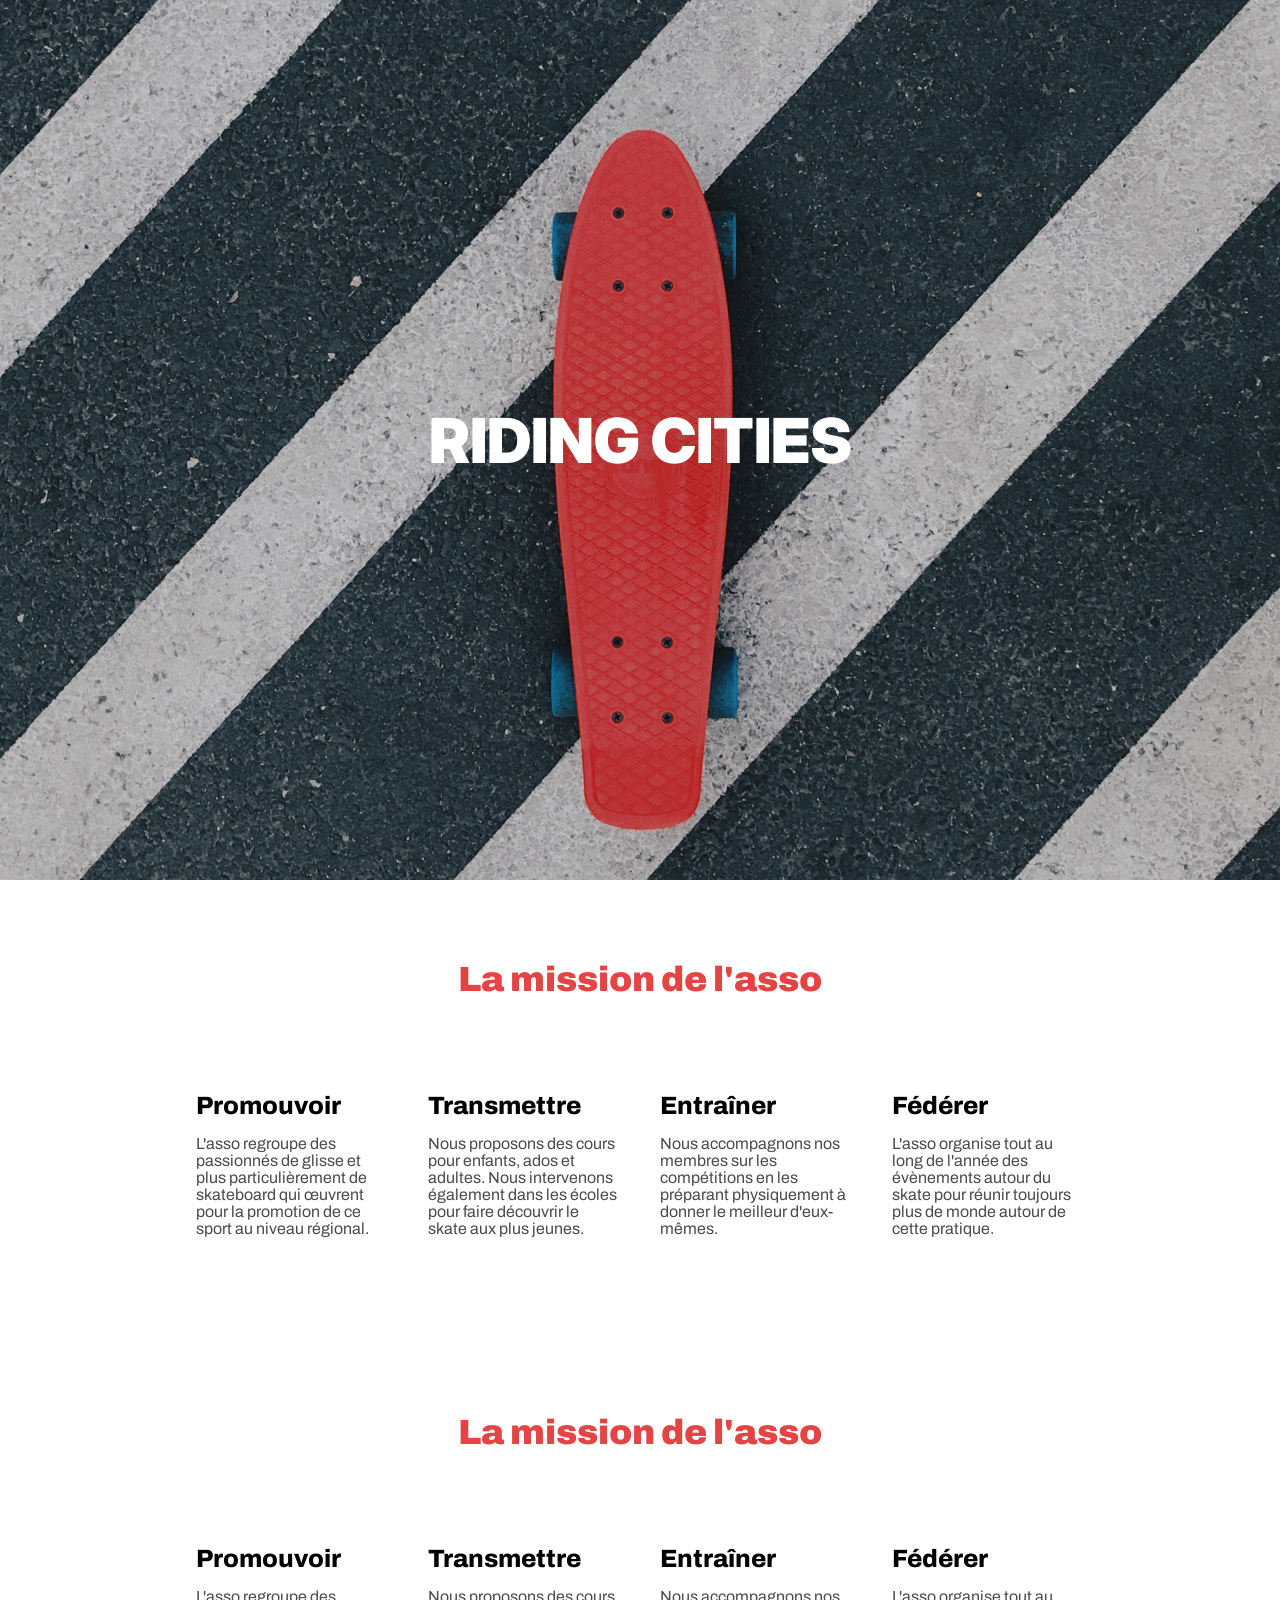
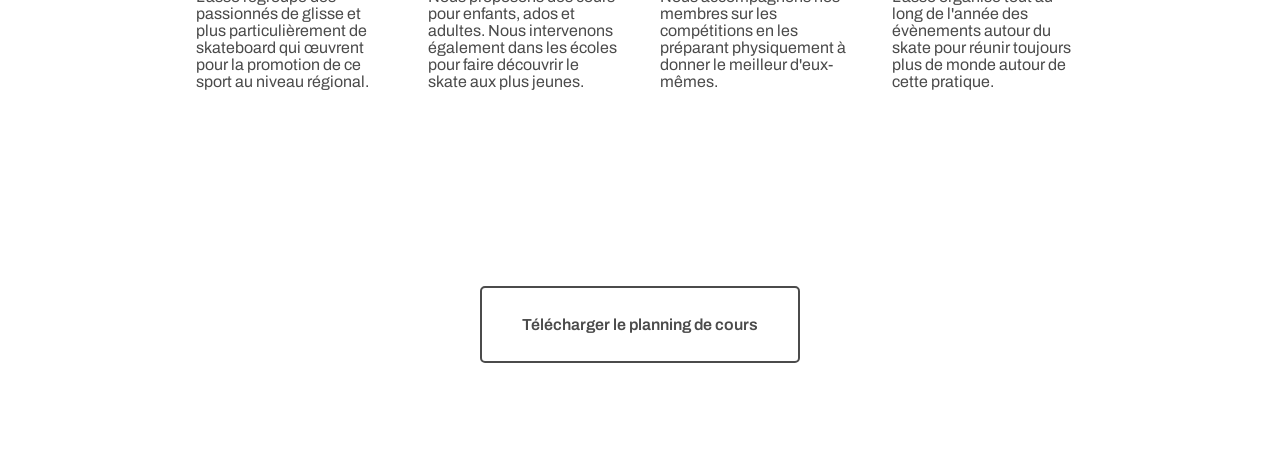
==== projets/1_HTML_CSS_PHP/premiers_pas_HTML/vincent_dorian_1_code_04072026/site Riding Citites/index.html @ f8b0ff47 "[Projet01-Etape02] Feat : Copie de la section "Les missions de l'asso"" ====
<!DOCTYPE html>
<html lang="fr">
	<head>
		<meta charset="utf-8">
		<meta name="viewport" content="width=device-width, initial-scale=1">
		<link rel="stylesheet" type="text/css" href="css/style.css">
		<link rel="preconnect" href="https://fonts.googleapis.com">
		<link rel="preconnect" href="https://fonts.gstatic.com" crossorigin>
		<link href="https://fonts.googleapis.com/css2?family=Archivo:wght@400;500;600;800;900&family=Inter:wght@900&display=swap" rel="stylesheet">
		<title>Riding Cities</title>
	</head>
	<body>
		<div class="container">
			<header>
				<img src="images/header.png" alt="skateboard sur un sol goudronné">
				<div class="headerTextContent">
					<h1>RIDING CITIES</h1>
				</div>
			</header>
			<main>
				<section>
					<h2>La mission de l'asso</h2>
					<div class="directionRow">
						<article>
							<h3>Promouvoir</h3>
							<p>L'asso regroupe des passionnés de glisse et plus particulièrement de skateboard qui œuvrent pour la promotion de ce sport au niveau régional.</p>
						</article>
						<article>
							<h3>Transmettre</h3>
							<p>Nous proposons des cours pour enfants, ados et adultes. Nous intervenons également dans les écoles pour faire découvrir le skate aux plus jeunes.</p>
						</article>
						<article>
							<h3>Entraîner</h3>
							<p>Nous accompagnons nos membres sur les compétitions en les préparant physiquement à donner le meilleur d'eux-mêmes.</p>
						</article>
						<article>
							<h3>Fédérer</h3>
							<p>L'asso organise tout au long de l'année des évènements autour du skate pour réunir toujours plus de monde autour de cette pratique.</p>
						</article>
					</div>
				</section>
				<section>
					<h2>La mission de l'asso</h2>
					<div class="directionRow">
						<article>
							<h3>Promouvoir</h3>
							<p>L'asso regroupe des passionnés de glisse et plus particulièrement de skateboard qui œuvrent pour la promotion de ce sport au niveau régional.</p>
						</article>
						<article>
							<h3>Transmettre</h3>
							<p>Nous proposons des cours pour enfants, ados et adultes. Nous intervenons également dans les écoles pour faire découvrir le skate aux plus jeunes.</p>
						</article>
						<article>
							<h3>Entraîner</h3>
							<p>Nous accompagnons nos membres sur les compétitions en les préparant physiquement à donner le meilleur d'eux-mêmes.</p>
						</article>
						<article>
							<h3>Fédérer</h3>
							<p>L'asso organise tout au long de l'année des évènements autour du skate pour réunir toujours plus de monde autour de cette pratique.</p>
						</article>
					</div>
				</section>
				<section>
					<div class="directionRow">
						<a class="button buttonDrakGreyColor" href="documents/planning">Télécharger le planning de cours</a>
					</div>
				</section>
			</main>
		</div>
	</body>
</html>
---- projets/1_HTML_CSS_PHP/premiers_pas_HTML/vincent_dorian_1_code_04072026/site Riding Citites/css/style.css ----
/*GENERAL*/
:root {
  --main-color: #E44444; /* var(--main-color) */
  --second-color: #CD487B; /* var(--second-color) */
  --light-grey-color: #EDEDED; /* var(--light-grey-color) */
  --drak-grey-color: #4B4B4B; /* var(--drak-grey-color) */
}

body {
	margin: 0;
	display: flex;
	justify-content: center;
}

.container {
	min-width: 992px;
	max-width: 1440px;
}

h2, 
h3 {
	font-family: 'Archivo', sans-serif;
	font-style: normal;
}

h2 {
	text-align: center;
}


/*HEADER*/
header {
	position: relative;
	width: 100%;
	height: 880px;
}

header img,
header .headerTextContent {
	position: absolute;
	width: 100%;
	height: 100%;
	top: 0;
	left: 0;
}

header img {
	object-fit: cover;
}

header .headerTextContent {
	display: flex;
	justify-content: center;
	align-items: center;
}

h1 {
	font-family: 'Inter', sans-serif;
	font-style: normal;
	font-weight: 900;
	font-size: 62px;
	line-height: 75px;
	color: white;
}



/*CONTENT*/
section {
	padding-bottom: 80px;
	padding-top: 80px;
}

h2
{
	font-weight: 900;
	font-size: 35px;
	line-height: 38px;
	color: var(--main-color);
	padding-bottom: 40px;
	margin-top: 0;
}

h3 {
	font-weight: 800;
	font-size: 25px;
	line-height: 27px;
	color: black;
	margin-bottom: 0;
}

article {
	width: 15%;
	margin: 0px 20px;
	display: flex;
	flex-direction: column;
}

p {
	font-family: 'Archivo';
	font-style: normal;
	font-weight: 400;
	font-size: 16px;
	line-height: 17px;
	color: var(--drak-grey-color);
}


/***************/
.directionRow {
	display: flex;
	flex-direction: row;
	justify-content: center;
}

.directionColumn {
	display: flex;
	flex-direction: column;
	align-items: center;
}

.sectionLinearGradientBackground {
	background: linear-gradient(to right, var(--main-color), var(--second-color));
}

.whiteContentSection h2,
.whiteContentSection h3,
.whiteContentSection p {
	color:  white;
}

.textCenter {
	text-align: center;
}

/***************/
.sectionLightGreyBackground {
	background-color: var(--light-grey-color);
}

.button {
	margin: 20px 0px;
	padding: 28px 40px;

	background-color: white;

	border-style: solid;
	border-width: 2px;
	border-radius: 5px;

	box-sizing: border-box;

	font-family: 'Archivo';
	font-style: normal;
	font-weight: 600;
	font-size: 16px;
	line-height: 17px;

	display: flex;
	align-items: center;
	justify-content: center;

	text-decoration: none;
}

.buttonDrakGreyColor {
	color: var(--drak-grey-color);
	border-color: var(--drak-grey-color);
}

.buttonMainColor {
	color: var(--main-color);
	border-color: var(--main-color);
}

.buttonSecondColor {
	color: var(--second-color);
	border-color: var(--second-color);
}

.buttonRounded {
	border-radius: 39px;
}

.buttonHighlight:hover {
	font-weight: 800;
	border-width: 3px;
}
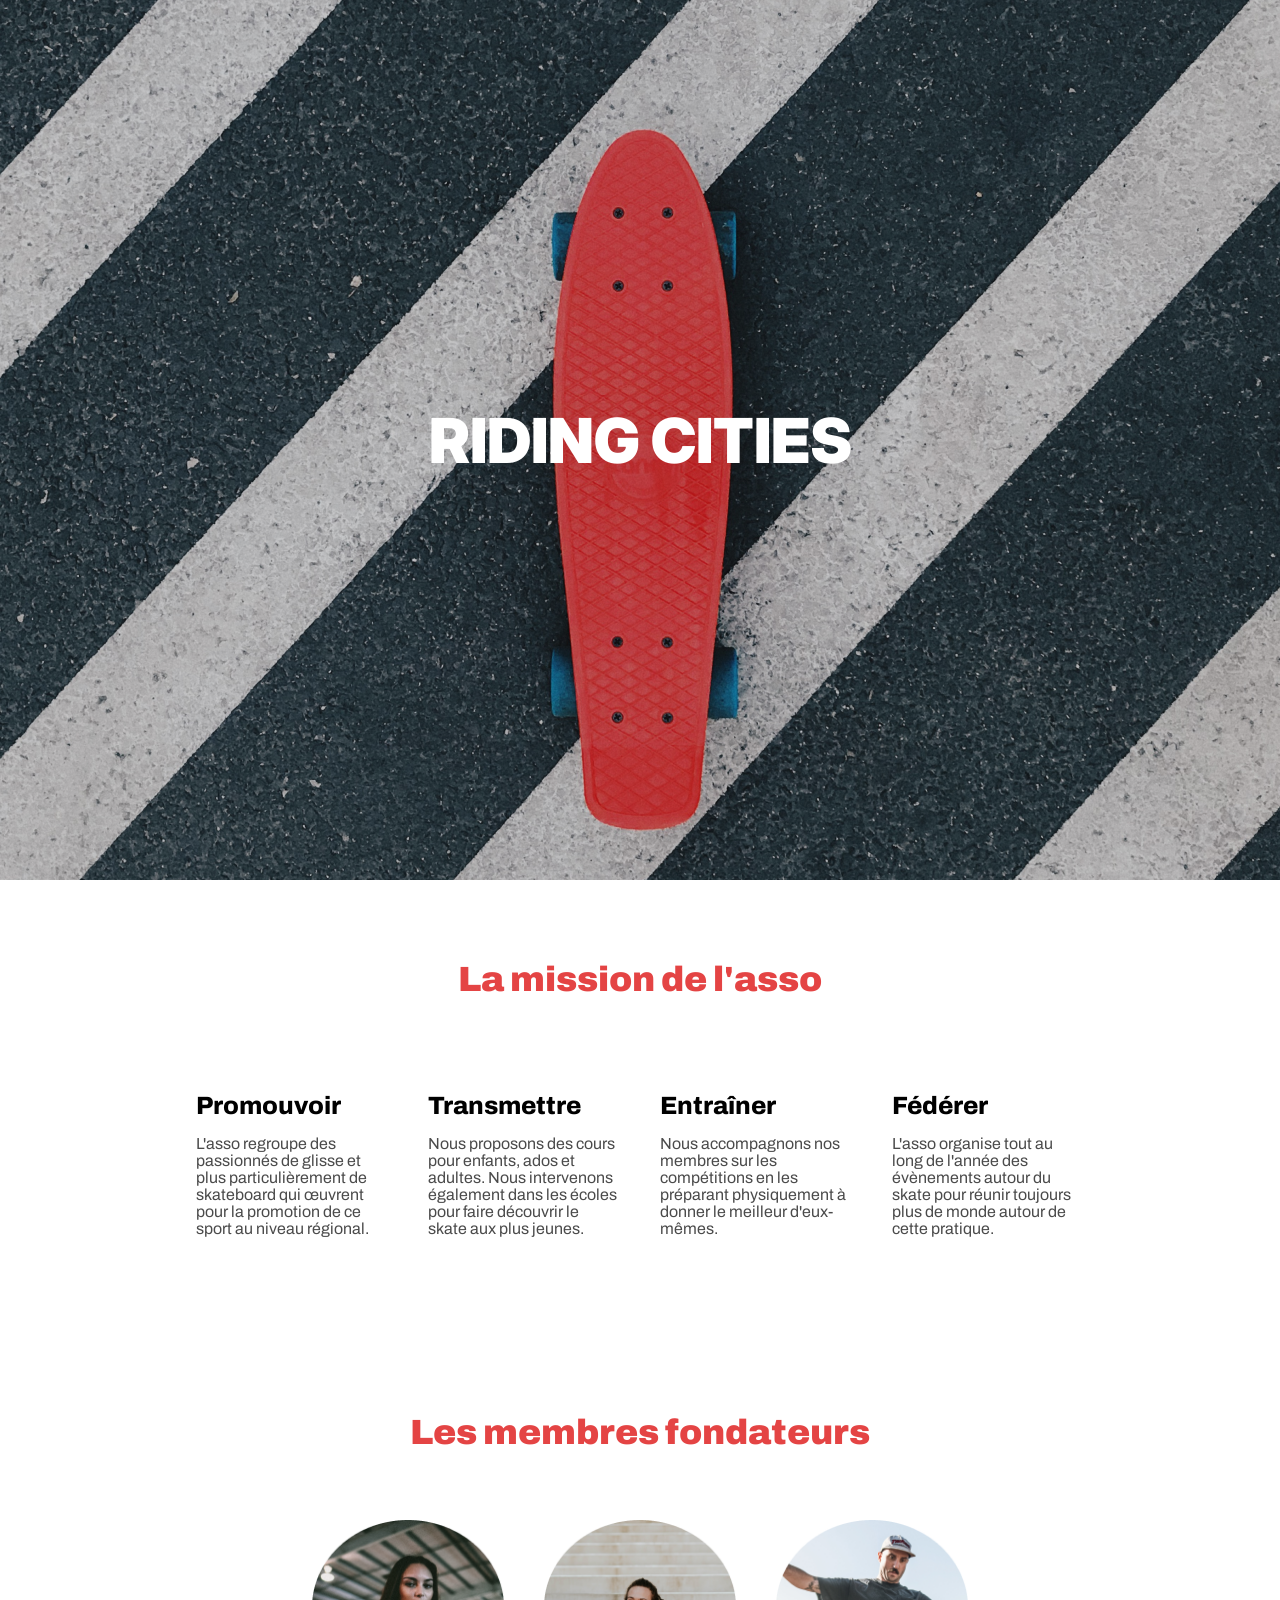
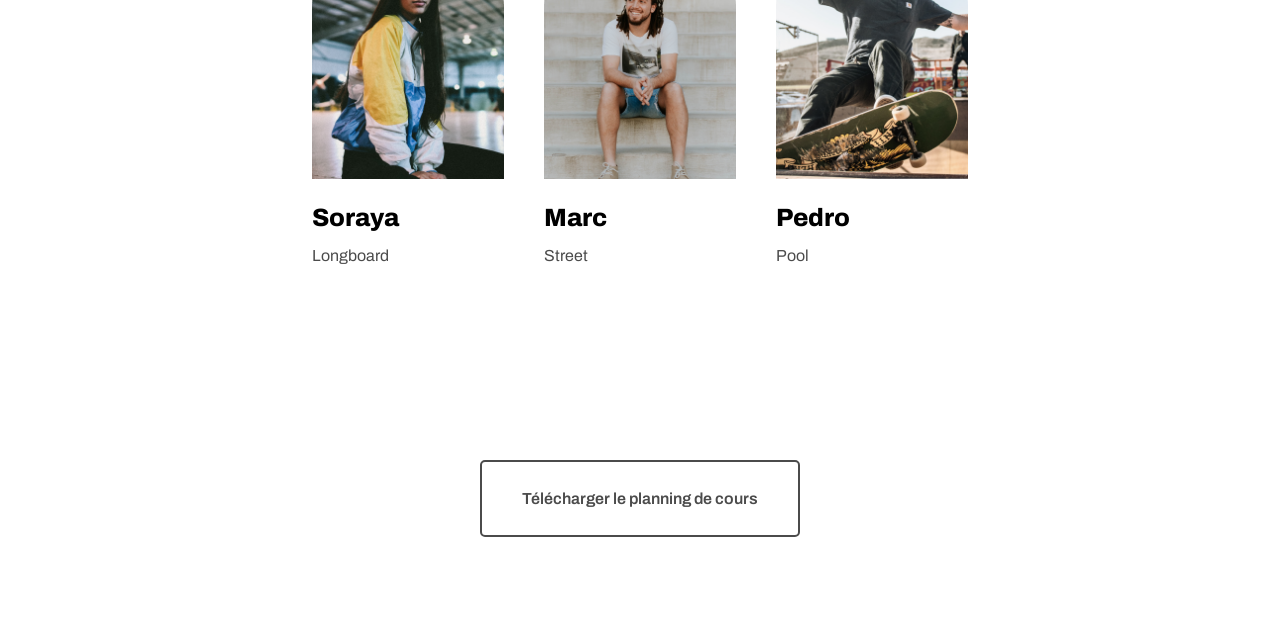
==== commit 4c814644: "[Projet01-Etape03] Feat : Ajout des images des fondateurs et modification des textes" ====
--- a/projets/1_HTML_CSS_PHP/premiers_pas_HTML/vincent_dorian_1_code_04072026/site Riding Citites/index.html
+++ b/projets/1_HTML_CSS_PHP/premiers_pas_HTML/vincent_dorian_1_code_04072026/site Riding Citites/index.html
@@ -40,23 +40,22 @@
 					</div>
 				</section>
 				<section>
-					<h2>La mission de l'asso</h2>
+					<h2>Les membres fondateurs</h2>
 					<div class="directionRow">
 						<article>
-							<h3>Promouvoir</h3>
-							<p>L'asso regroupe des passionnés de glisse et plus particulièrement de skateboard qui œuvrent pour la promotion de ce sport au niveau régional.</p>
+							<img src="images/soraya.png" alt="Portrait de Soraya" />
+							<h3>Soraya</h3>
+							<p>Longboard</p>
 						</article>
 						<article>
-							<h3>Transmettre</h3>
-							<p>Nous proposons des cours pour enfants, ados et adultes. Nous intervenons également dans les écoles pour faire découvrir le skate aux plus jeunes.</p>
+							<img src="images/marc.png" alt="Portrait de Marc" />
+							<h3>Marc</h3>
+							<p>Street</p>
 						</article>
 						<article>
-							<h3>Entraîner</h3>
-							<p>Nous accompagnons nos membres sur les compétitions en les préparant physiquement à donner le meilleur d'eux-mêmes.</p>
-						</article>
-						<article>
-							<h3>Fédérer</h3>
-							<p>L'asso organise tout au long de l'année des évènements autour du skate pour réunir toujours plus de monde autour de cette pratique.</p>
+							<img src="images/pedro.png" alt="Portrait de Pedro" />
+							<h3>Pedro</h3>
+							<p>Pool</p>
 						</article>
 					</div>
 				</section>
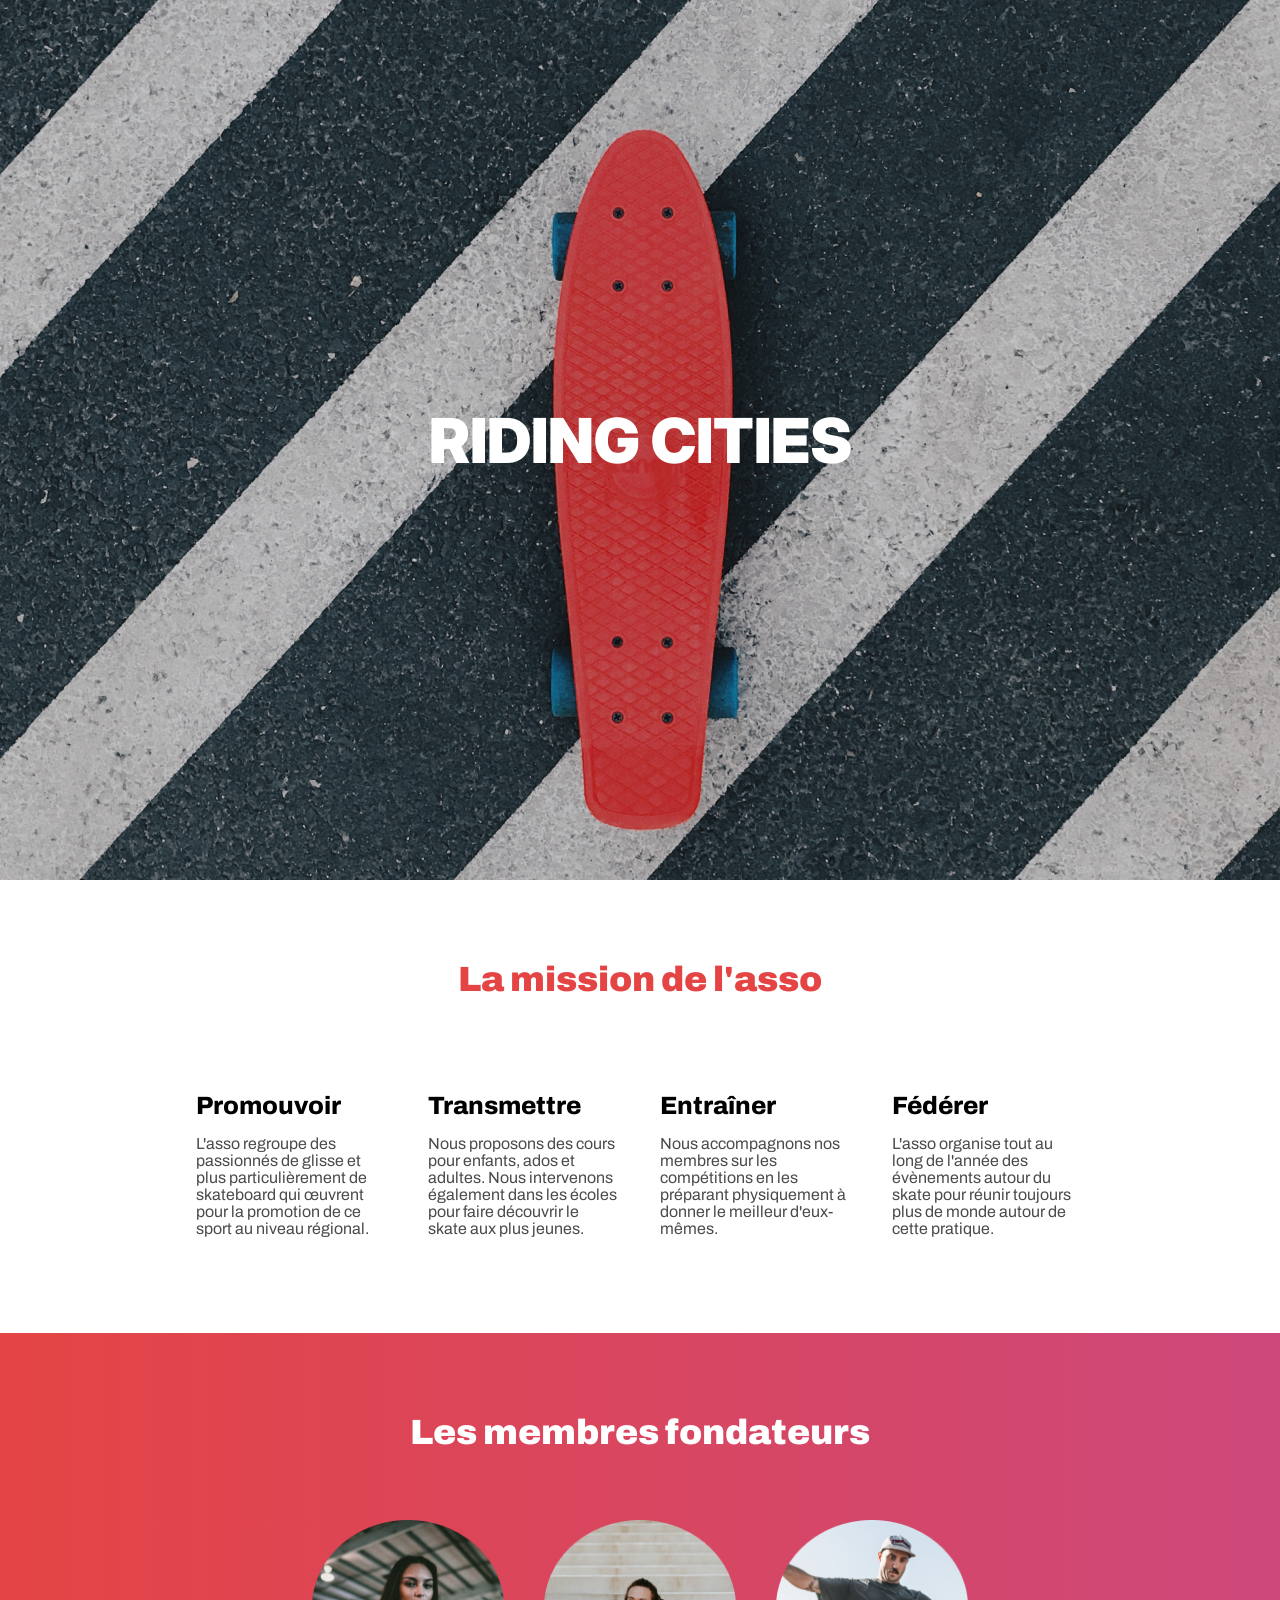
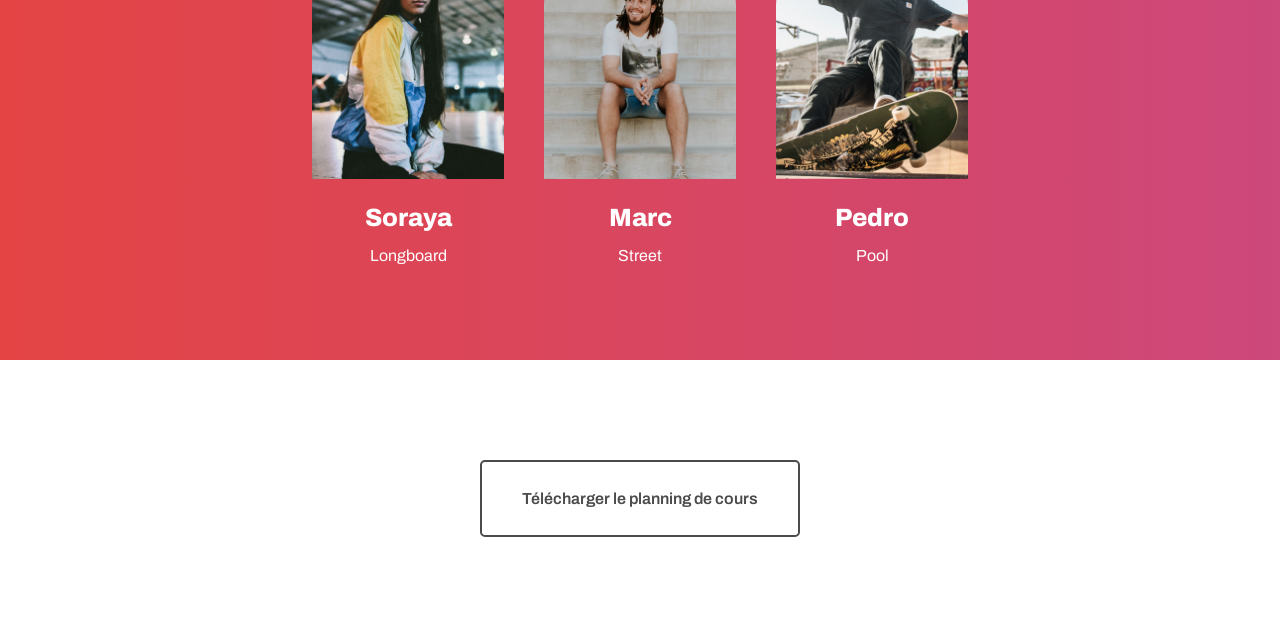
==== commit dd4a24ee: "[Projet01-Etape04] Feat : Ajout des classes CSS nécessaires pour la mise en forme de la section "Les" ====
--- a/projets/1_HTML_CSS_PHP/premiers_pas_HTML/vincent_dorian_1_code_04072026/site Riding Citites/index.html
+++ b/projets/1_HTML_CSS_PHP/premiers_pas_HTML/vincent_dorian_1_code_04072026/site Riding Citites/index.html
@@ -39,7 +39,7 @@
 						</article>
 					</div>
 				</section>
-				<section>
+				<section class="sectionLinearGradientBackground whiteContentSection textCenter">
 					<h2>Les membres fondateurs</h2>
 					<div class="directionRow">
 						<article>
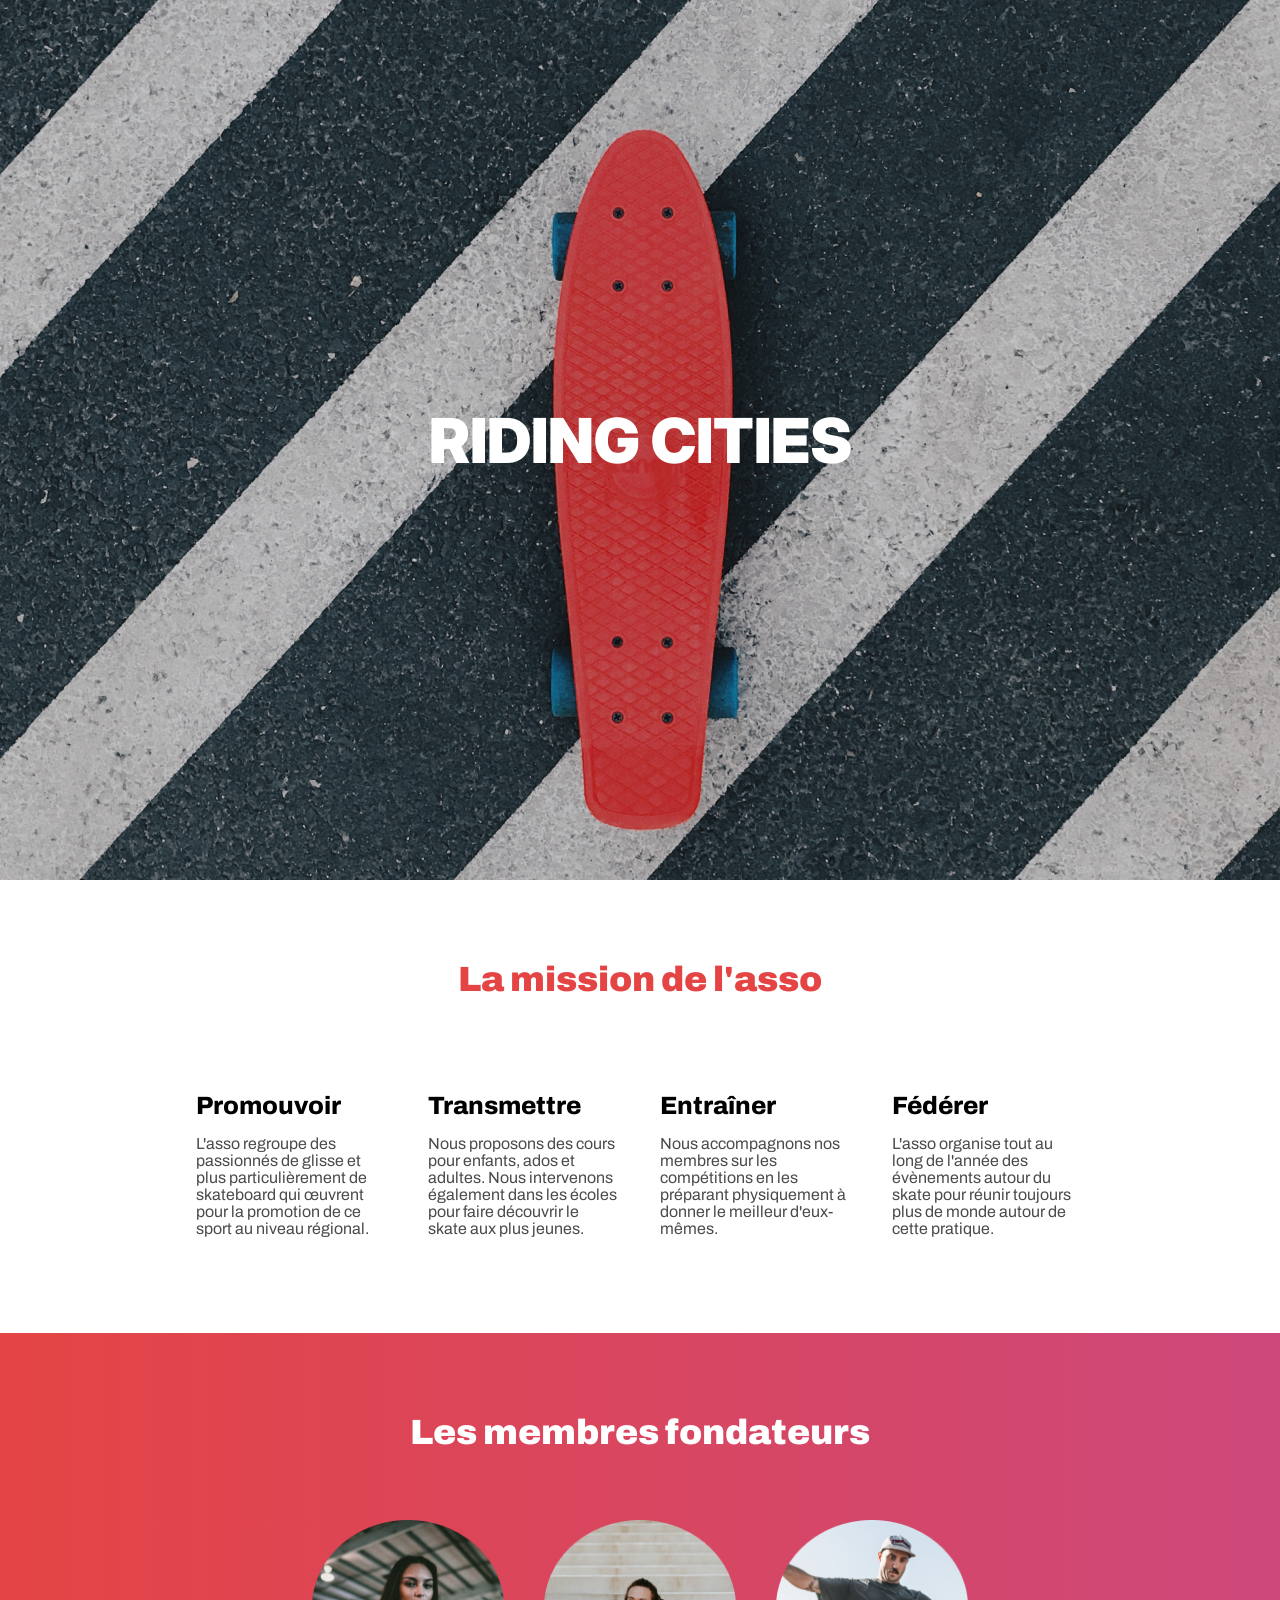
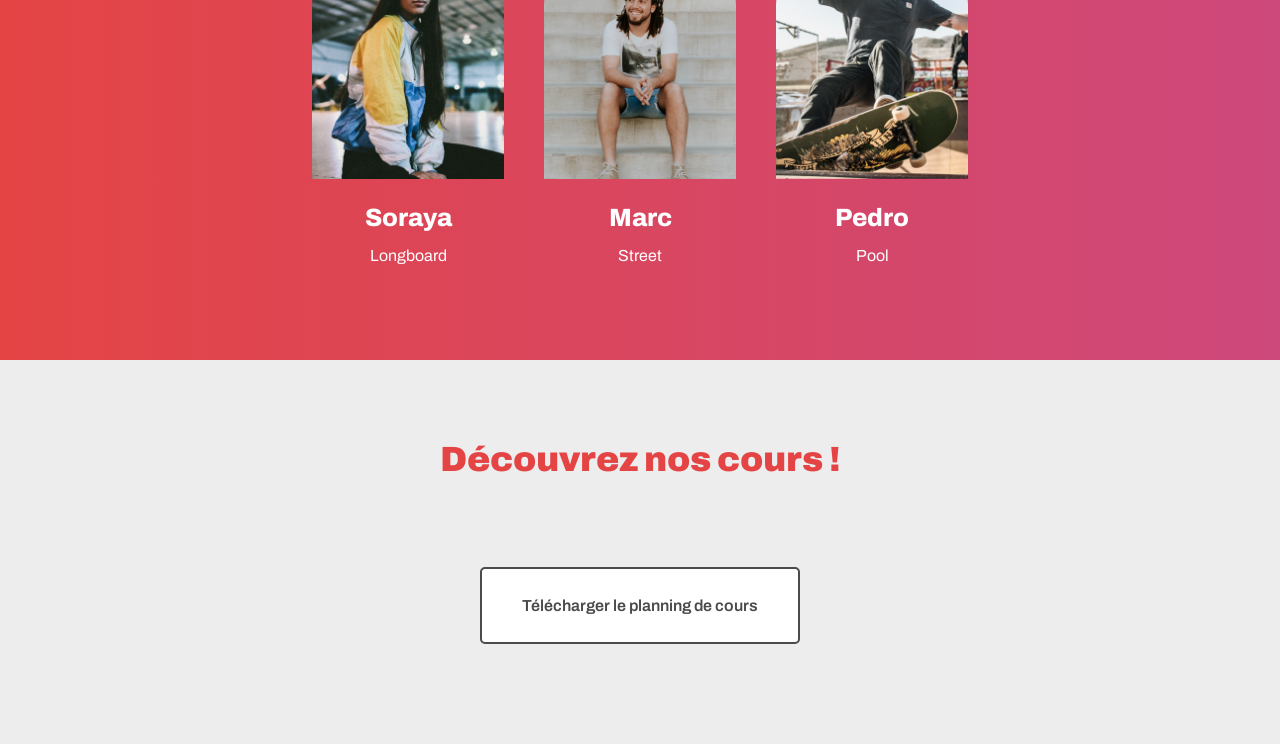
==== commit 64105ba4: "[Projet01-Etape05] Feat : Ajout d'un titre à la section "Découvrez nos cours" et modification de la " ====
--- a/projets/1_HTML_CSS_PHP/premiers_pas_HTML/vincent_dorian_1_code_04072026/site Riding Citites/index.html
+++ b/projets/1_HTML_CSS_PHP/premiers_pas_HTML/vincent_dorian_1_code_04072026/site Riding Citites/index.html
@@ -59,7 +59,8 @@
 						</article>
 					</div>
 				</section>
-				<section>
+				<section class="sectionLightGreyBackground">
+					<h2>Découvrez nos cours !</h2>
 					<div class="directionRow">
 						<a class="button buttonDrakGreyColor" href="documents/planning">Télécharger le planning de cours</a>
 					</div>
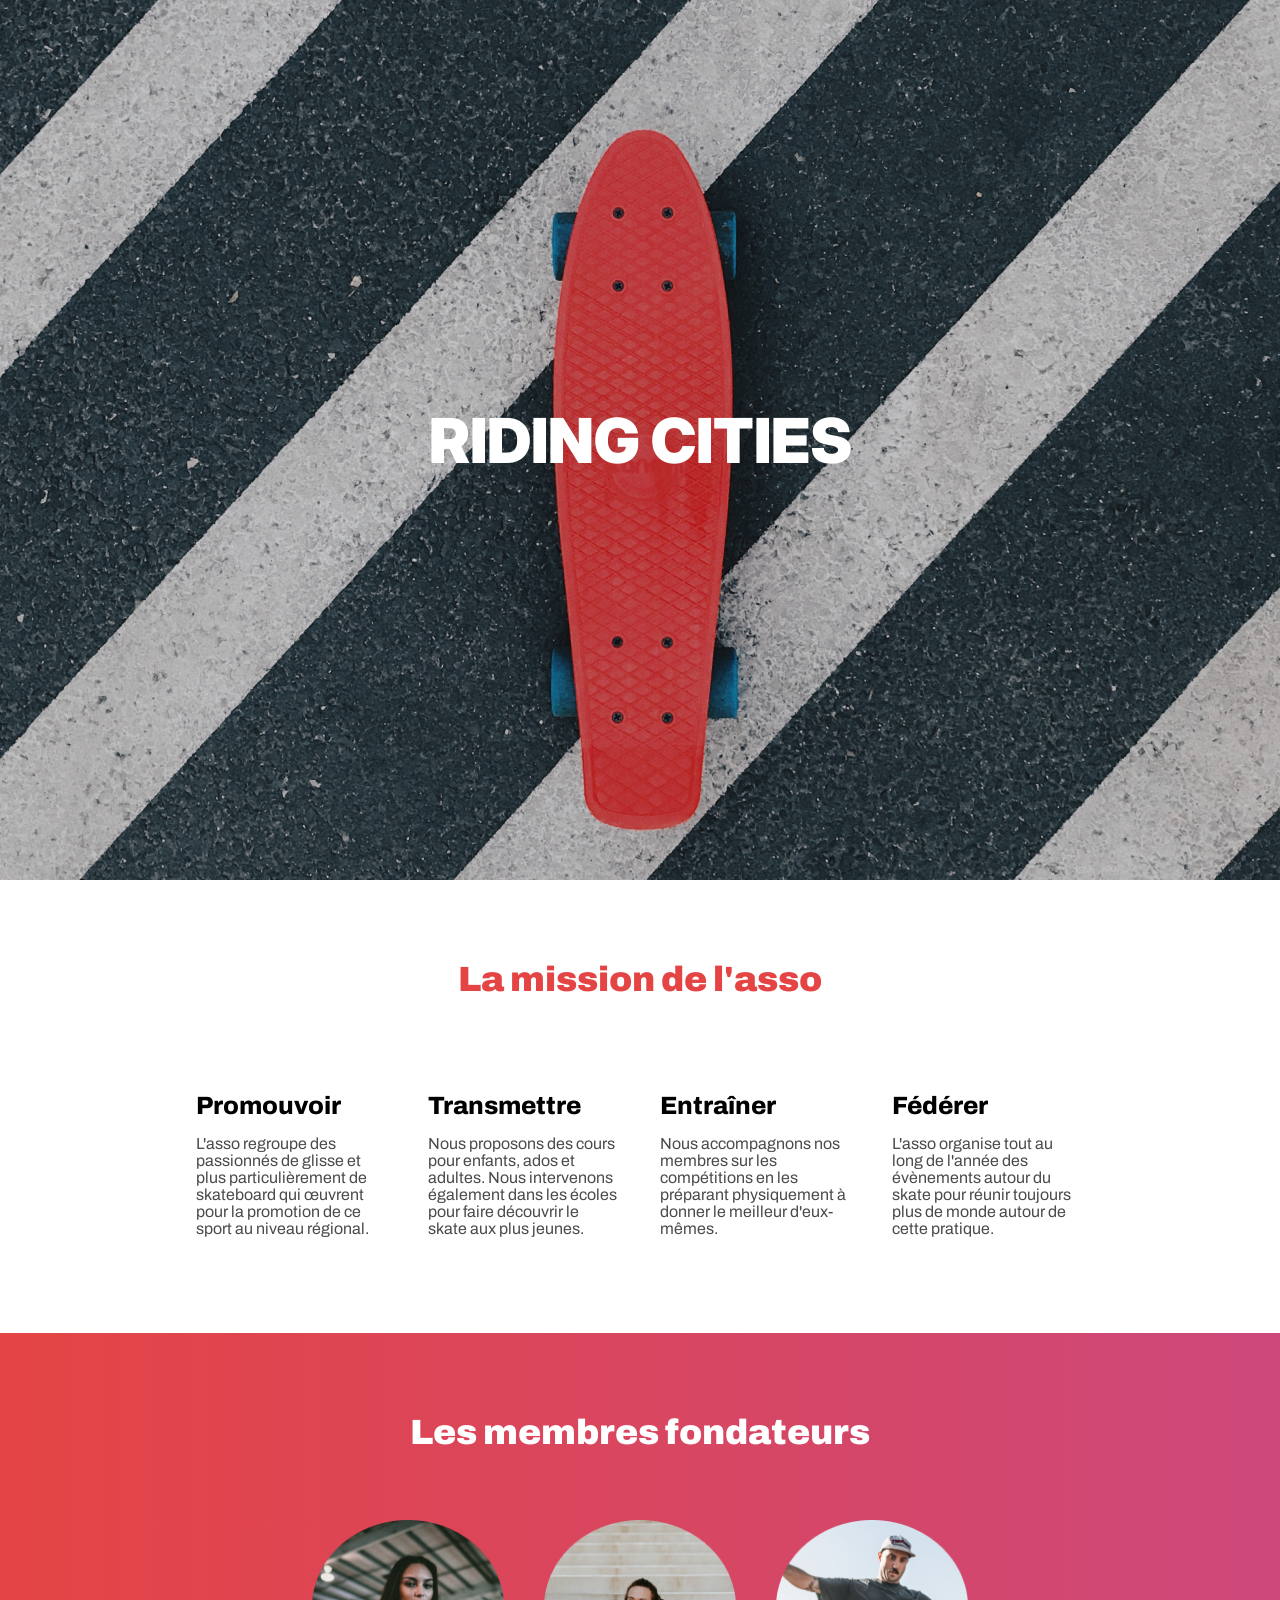
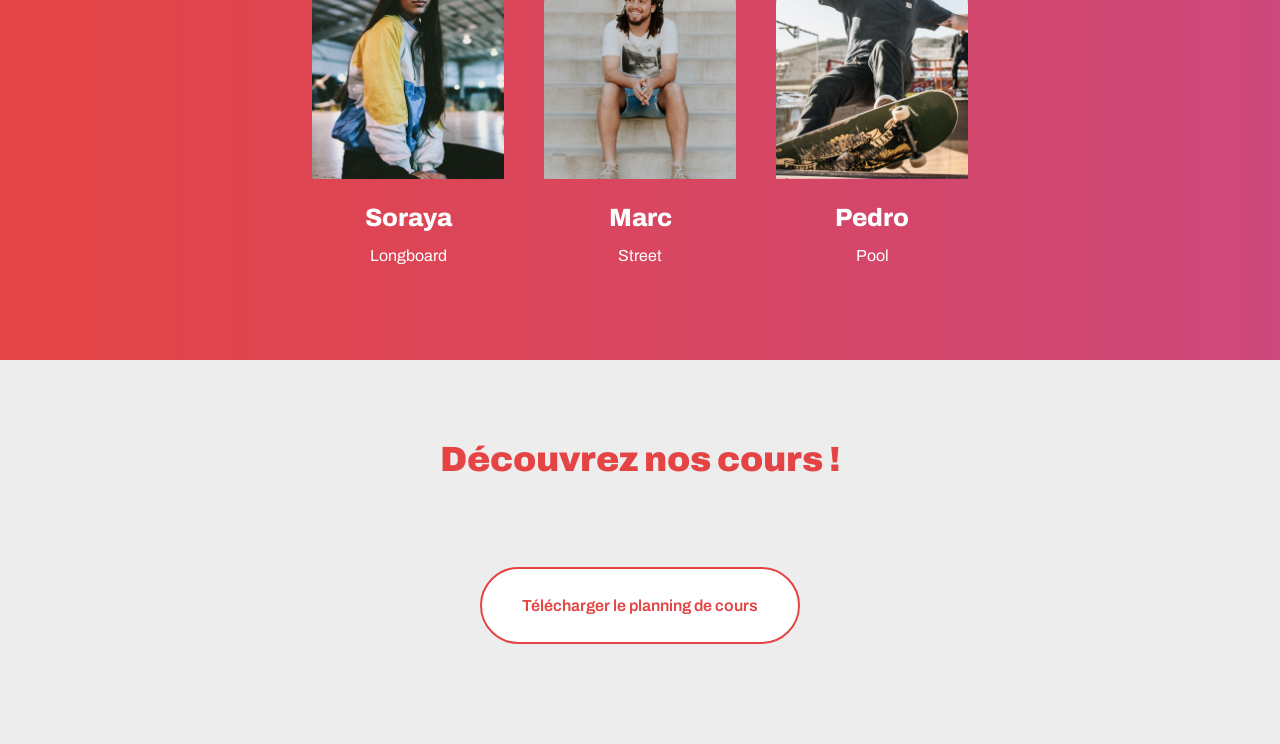
==== commit 80fd15ca: "[Projet01-Etape06] Feat : Modification du bouton de téléchargement" ====
--- a/projets/1_HTML_CSS_PHP/premiers_pas_HTML/vincent_dorian_1_code_04072026/site Riding Citites/index.html
+++ b/projets/1_HTML_CSS_PHP/premiers_pas_HTML/vincent_dorian_1_code_04072026/site Riding Citites/index.html
@@ -62,7 +62,7 @@
 				<section class="sectionLightGreyBackground">
 					<h2>Découvrez nos cours !</h2>
 					<div class="directionRow">
-						<a class="button buttonDrakGreyColor" href="documents/planning">Télécharger le planning de cours</a>
+						<a class="button buttonMainColor buttonRounded buttonHighlight" href="documents/planning">Télécharger le planning de cours</a>
 					</div>
 				</section>
 			</main>
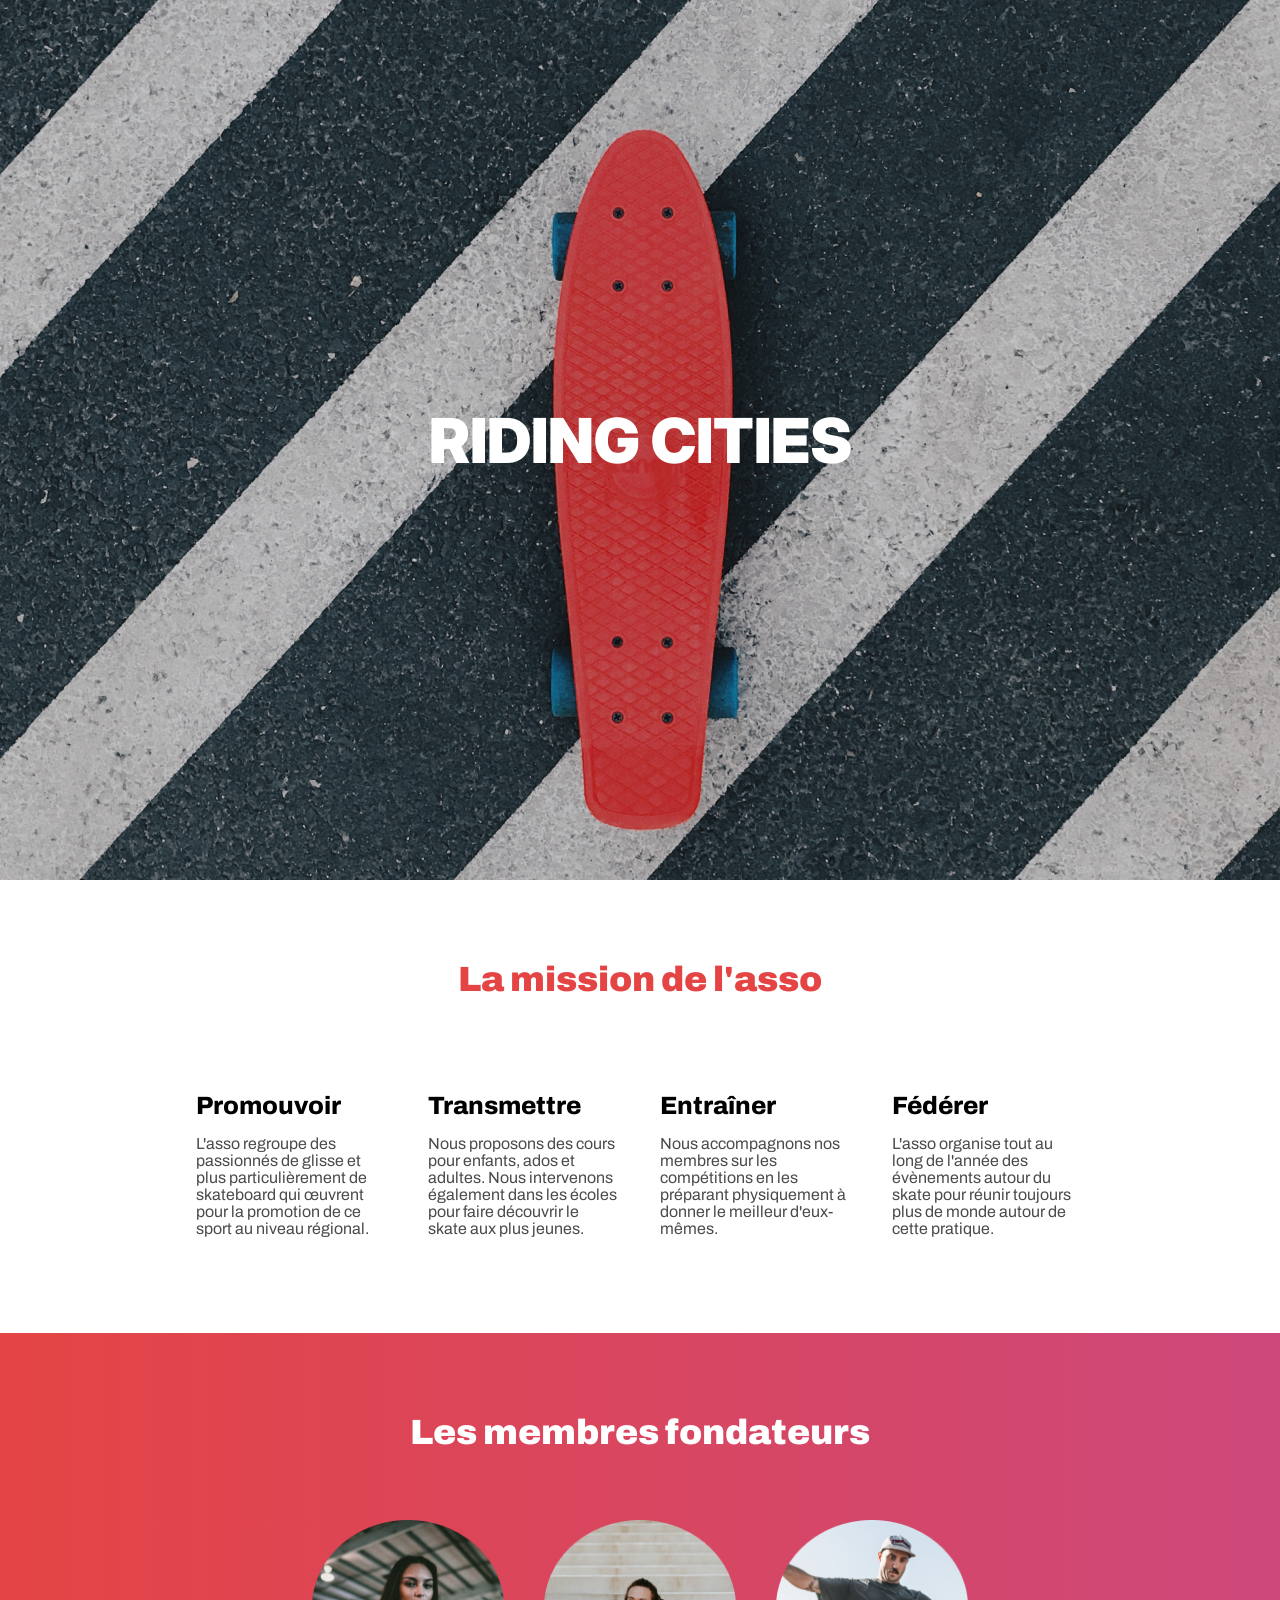
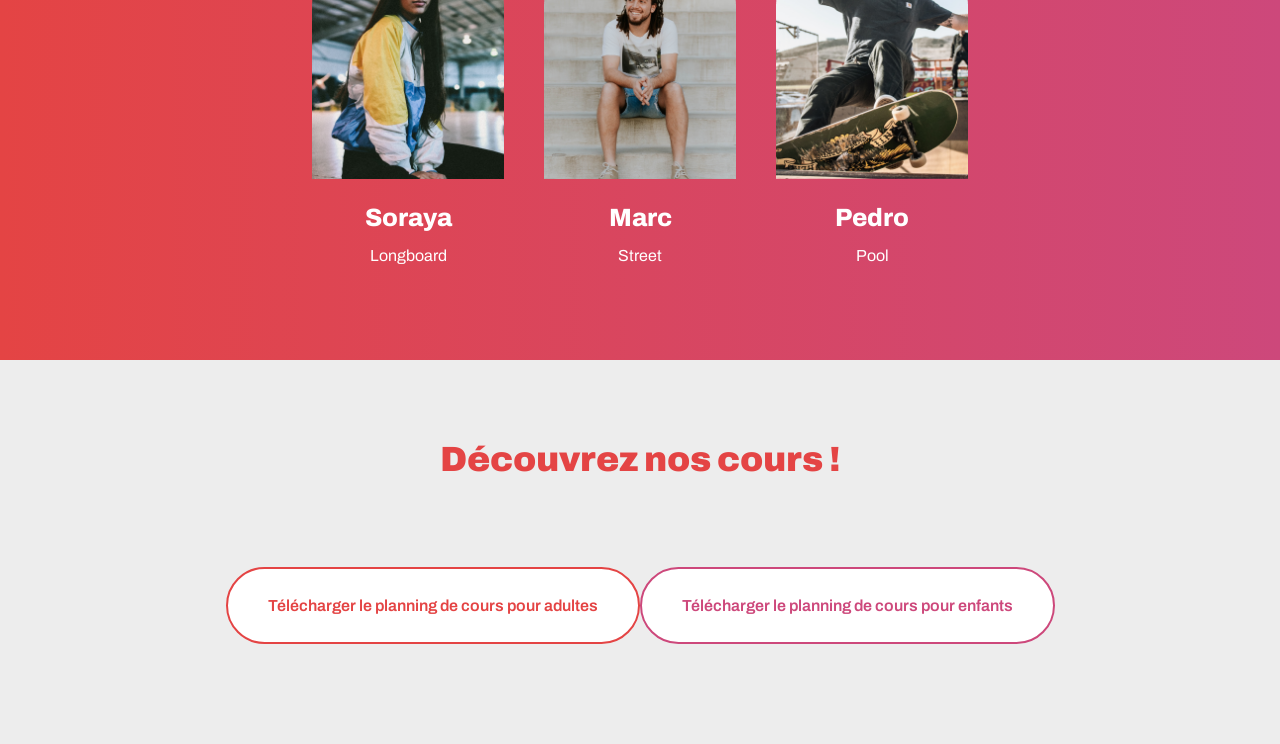
==== commit e71c89f4: "[Projet01-Etape07] Feat : Second bouton de téléchargement" ====
--- a/projets/1_HTML_CSS_PHP/premiers_pas_HTML/vincent_dorian_1_code_04072026/site Riding Citites/index.html
+++ b/projets/1_HTML_CSS_PHP/premiers_pas_HTML/vincent_dorian_1_code_04072026/site Riding Citites/index.html
@@ -62,7 +62,8 @@
 				<section class="sectionLightGreyBackground">
 					<h2>Découvrez nos cours !</h2>
 					<div class="directionRow">
-						<a class="button buttonMainColor buttonRounded buttonHighlight" href="documents/planning">Télécharger le planning de cours</a>
+						<a class="button buttonMainColor buttonRounded buttonHighlight" href="documents/planning">Télécharger le planning de cours pour adultes</a>
+						<a class="button buttonSecondColor buttonRounded buttonHighlight" href="documents/planning">Télécharger le planning de cours pour enfants</a>
 					</div>
 				</section>
 			</main>
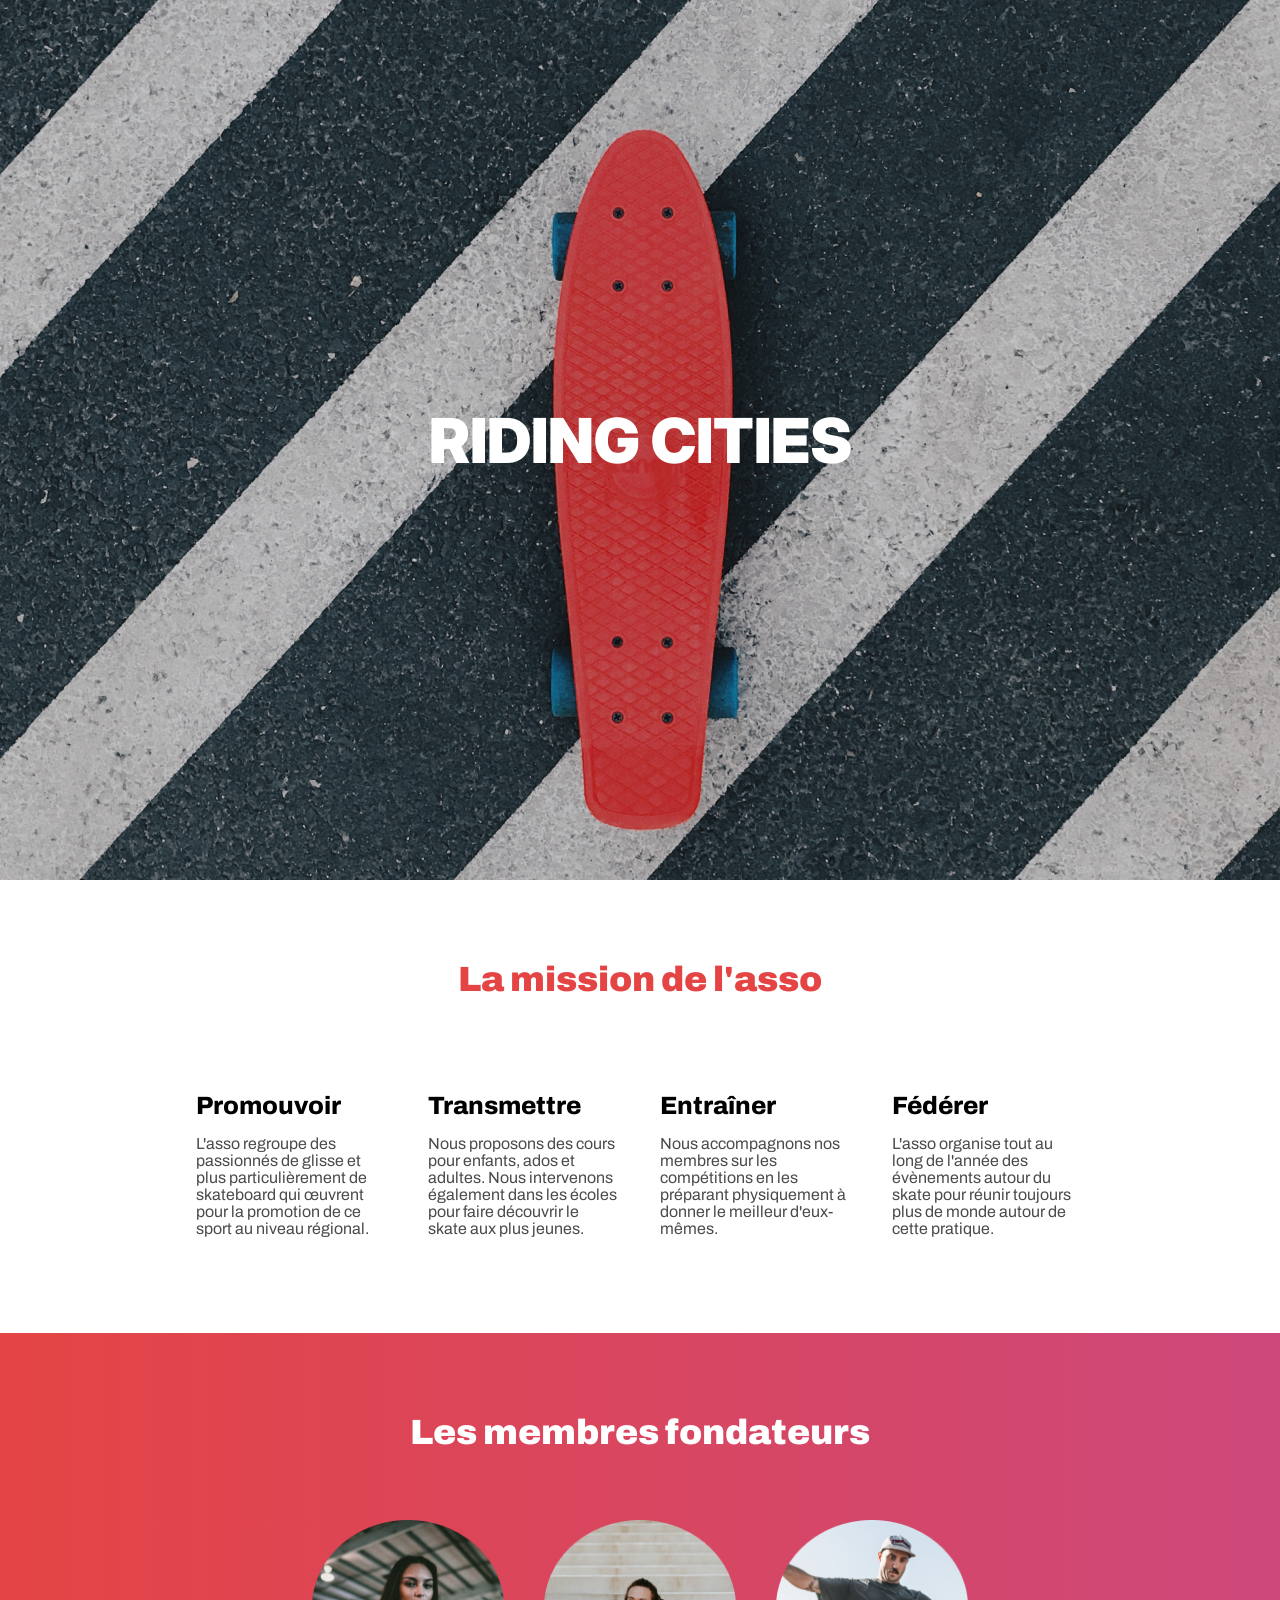
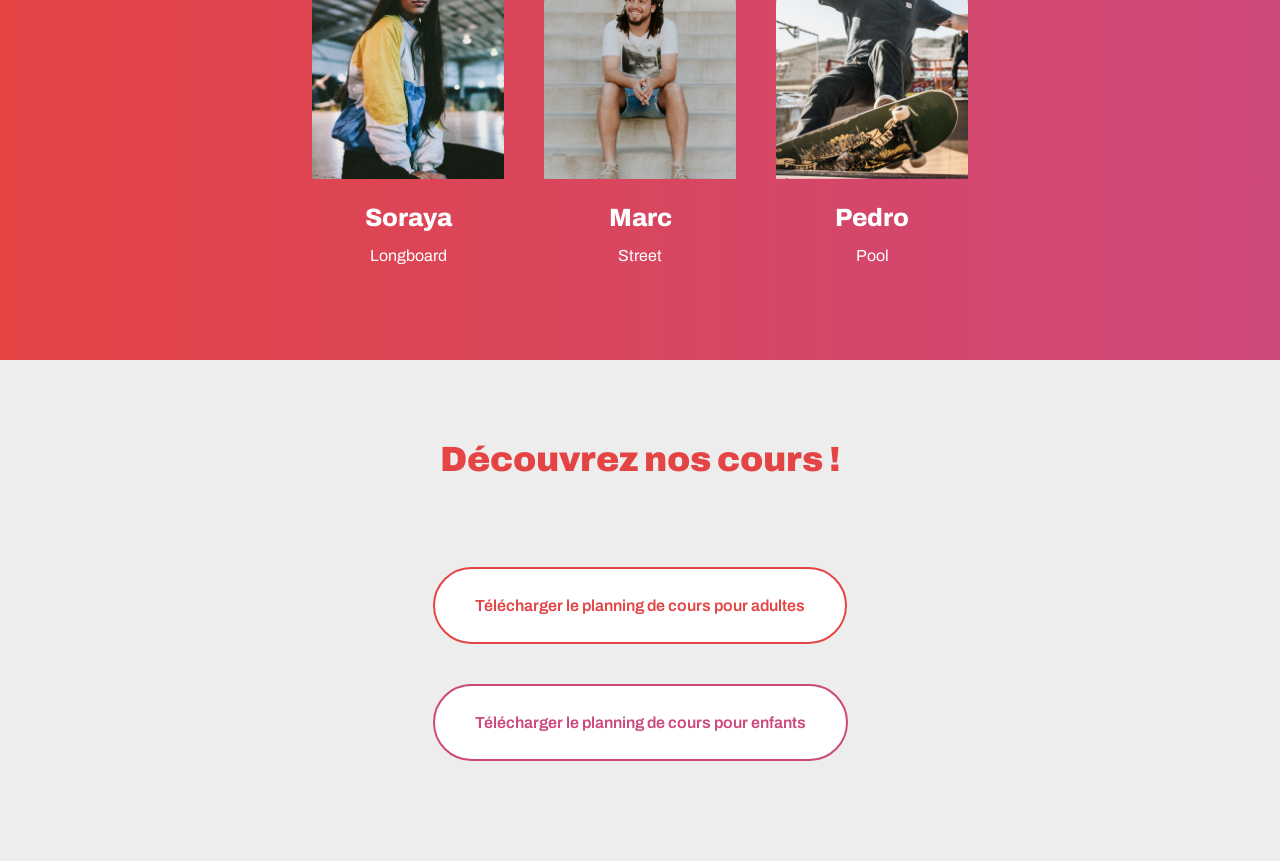
==== commit e54ed4b7: "[Projet01-Etape07] Feat : Modification de la direction de flow du container des boutons" ====
--- a/projets/1_HTML_CSS_PHP/premiers_pas_HTML/vincent_dorian_1_code_04072026/site Riding Citites/index.html
+++ b/projets/1_HTML_CSS_PHP/premiers_pas_HTML/vincent_dorian_1_code_04072026/site Riding Citites/index.html
@@ -61,7 +61,7 @@
 				</section>
 				<section class="sectionLightGreyBackground">
 					<h2>Découvrez nos cours !</h2>
-					<div class="directionRow">
+					<div class="directionColumn">
 						<a class="button buttonMainColor buttonRounded buttonHighlight" href="documents/planning">Télécharger le planning de cours pour adultes</a>
 						<a class="button buttonSecondColor buttonRounded buttonHighlight" href="documents/planning">Télécharger le planning de cours pour enfants</a>
 					</div>
